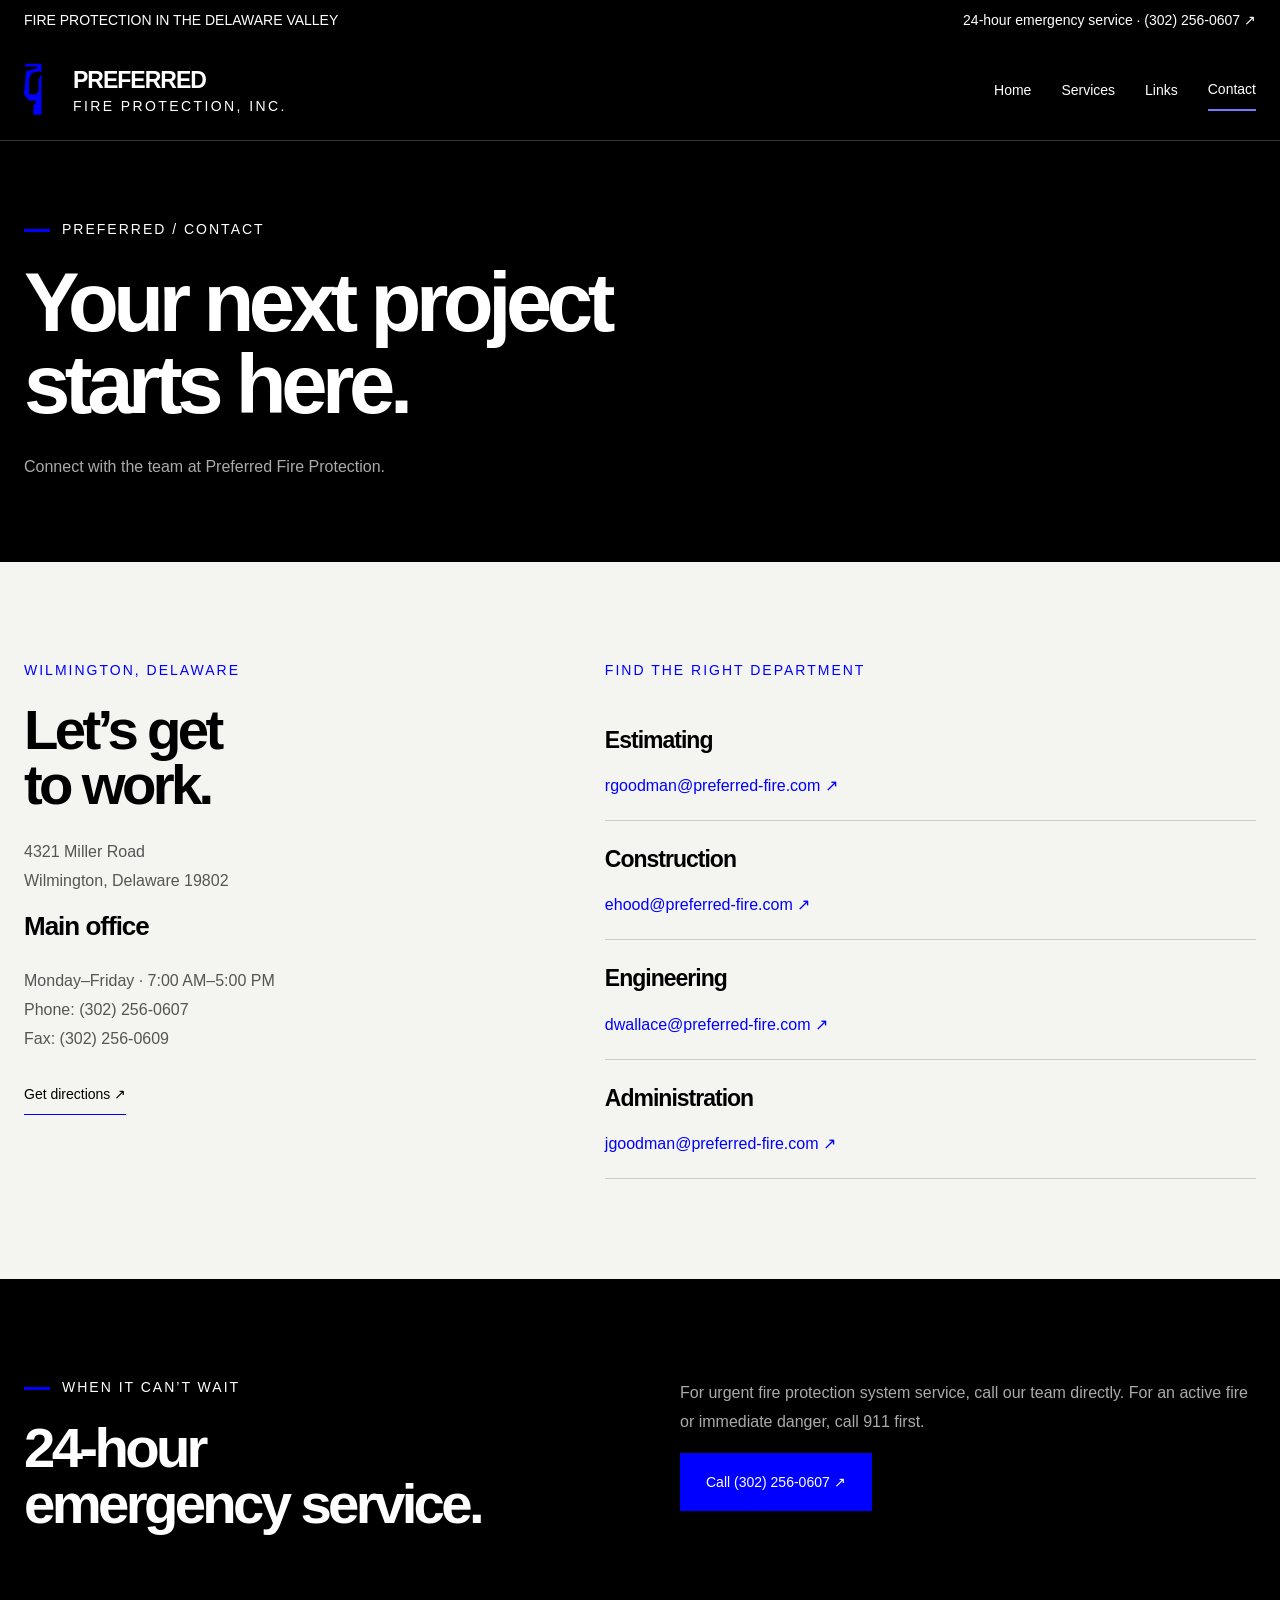
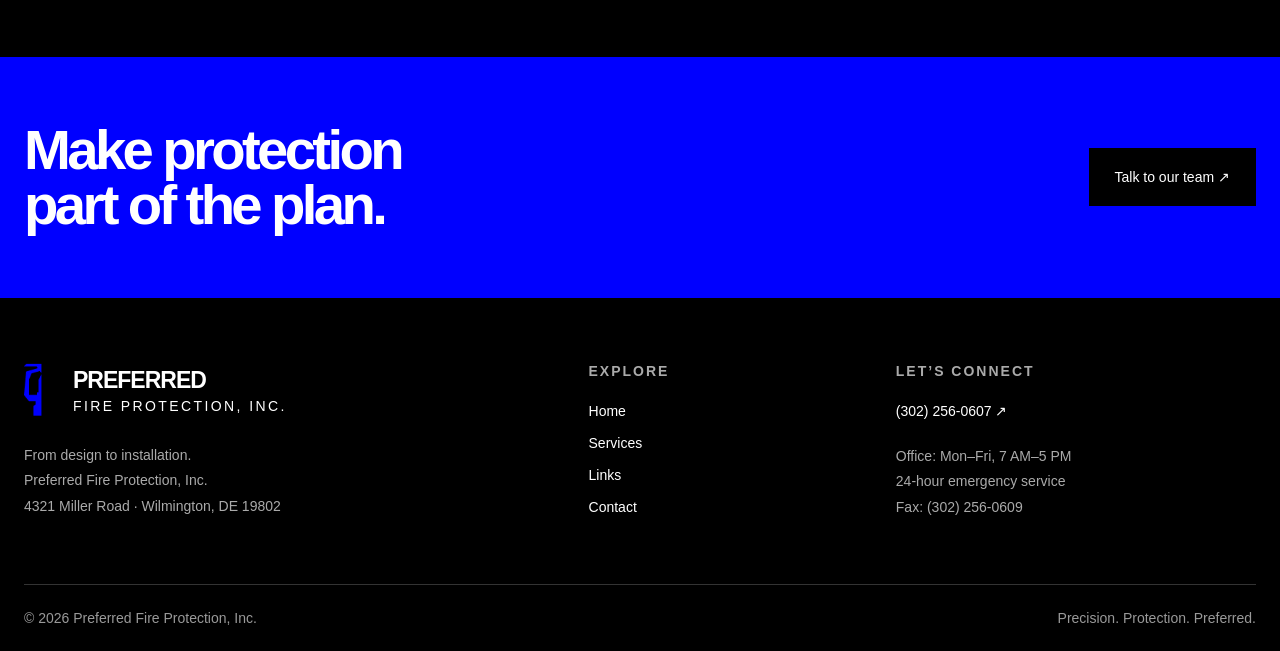
==== contact.html @ bbe1a0db "Files" ====
<!doctype html><html lang="en"><head><meta charset="utf-8"><meta name="viewport" content="width=device-width,initial-scale=1"><meta name="theme-color" content="#000000"><title>Contact | Preferred Fire Protection</title><meta name="description" content="Preferred Fire Protection in Wilmington, Delaware. Fire sprinkler design, installation, inspection, testing and 24-hour emergency service."><link rel="icon" href="assets/sprinklerPic3.png"><link rel="stylesheet" href="style.css"><script defer src="app.js"></script></head><body><div class="topbar"><div class="wrap"><span>FIRE PROTECTION IN THE DELAWARE VALLEY</span><a href="tel:+13022560607">24-hour emergency service · (302) 256-0607 ↗</a></div></div><header><div class="wrap"><a class="brand" href="index.html" aria-label="Preferred Fire Protection home"><img src="assets/sprinklerPic3.png" alt=""><div><strong>PREFERRED</strong><small>FIRE PROTECTION, INC.</small></div></a><button class="menu" aria-expanded="false" aria-controls="navigation">Menu</button><nav id="navigation"><a href="index.html" >Home</a><a href="services.html" >Services</a><a href="links.html" >Links</a><a href="contact.html" aria-current="page">Contact</a></nav></div></header><main id="main"><section class="page-hero"><div class="wrap"><span class="eyebrow">Preferred / Contact</span><h1>Your next project<br>starts here.</h1><p>Connect with the team at Preferred Fire Protection.</p></div></section><section class="section"><div class="wrap contact-grid"><div><span class="tag">Wilmington, Delaware</span><h2>Let’s get<br>to work.</h2><p>4321 Miller Road<br>Wilmington, Delaware 19802</p><h3>Main office</h3><p>Monday–Friday · 7:00 AM–5:00 PM<br><a href="tel:+13022560607">Phone: (302) 256-0607</a><br>Fax: (302) 256-0609</p><a class="text-link" href="https://www.google.com/maps/search/?api=1&query=4321+Miller+Road+Wilmington+DE+19802" target="_blank" rel="noopener">Get directions ↗</a></div><div class="departments reveal"><span class="tag">Find the right department</span><article><h3>Estimating</h3><a href="mailto:rgoodman@preferred-fire.com">rgoodman@preferred-fire.com ↗</a></article><article><h3>Construction</h3><a href="mailto:ehood@preferred-fire.com">ehood@preferred-fire.com ↗</a></article><article><h3>Engineering</h3><a href="mailto:dwallace@preferred-fire.com">dwallace@preferred-fire.com ↗</a></article><article><h3>Administration</h3><a href="mailto:jgoodman@preferred-fire.com">jgoodman@preferred-fire.com ↗</a></article></div></div></section><section class="section dark"><div class="wrap split"><div><span class="eyebrow">When it can’t wait</span><h2>24-hour<br>emergency service.</h2></div><div><p>For urgent fire protection system service, call our team directly. For an active fire or immediate danger, call 911 first.</p><a class="btn" href="tel:+13022560607">Call (302) 256-0607 ↗</a></div></div></section></main><section class="cta"><div class="wrap"><h2>Make protection<br>part of the plan.</h2><a class="btn" href="contact.html">Talk to our team ↗</a></div></section><footer><div class="wrap"><div class="footer-grid"><div><a class="brand" href="index.html" aria-label="Preferred Fire Protection home"><img src="assets/sprinklerPic3.png" alt=""><div><strong>PREFERRED</strong><small>FIRE PROTECTION, INC.</small></div></a><p>From design to installation.<br>Preferred Fire Protection, Inc.<br>4321 Miller Road · Wilmington, DE 19802</p></div><div><h3>EXPLORE</h3><a href="index.html">Home</a><a href="services.html">Services</a><a href="links.html">Links</a><a href="contact.html">Contact</a></div><div><h3>LET’S CONNECT</h3><a href="tel:+13022560607">(302) 256-0607 ↗</a><p>Office: Mon–Fri, 7 AM–5 PM<br>24-hour emergency service<br>Fax: (302) 256-0609</p></div></div><div class="copyright"><span>© 2026 Preferred Fire Protection, Inc.</span><span>Precision. Protection. Preferred.</span></div></div></footer></body></html>
---- style.css ----
*{box-sizing:border-box} :root{--blue:#0000ff;--ink:#000;--paper:#f4f4f0}html{scroll-behavior:smooth;scroll-padding-top:30px}body{margin:0;background:var(--paper);color:#000;font:16px Arial,Helvetica,sans-serif}a{color:inherit;text-decoration:none}button,input,select,textarea{font:inherit}button,a{touch-action:manipulation}a:focus-visible,button:focus-visible,summary:focus-visible{outline:3px solid #7777ff;outline-offset:6px}.wrap{width:calc(100% - 48px);max-width:1240px;margin-inline:auto}.topbar{background:#000;color:#fff;font-size:14px}.topbar .wrap{display:flex;justify-content:space-between;padding-block:12px}header{background:#000;color:white;border-bottom:1px solid #333}header .wrap{height:100px;display:flex;align-items:center;justify-content:space-between;gap:30px}.brand{display:flex;align-items:center;gap:12px}.brand img{height:55px;width:37px;object-fit:contain}.brand strong{font-size:23px;letter-spacing:-1px}.brand small{display:block;font-size:14px;letter-spacing:2.4px;margin-top:4px}nav{display:flex;gap:30px;align-items:center}nav a{font-size:14px;padding:12px 0}nav a[aria-current],nav a:hover{border-bottom:2px solid #7777ff}.btn{display:inline-flex;align-items:center;justify-content:space-between;gap:35px;background:var(--blue);padding:20px 25px;color:white;font-size:14px;border:1px solid var(--blue);transition:transform .25s,background .25s;cursor:pointer}.btn:hover{transform:translateY(-3px);background:#2222ff}.btn.outline{background:transparent;border-color:#666}.menu{display:none;background:transparent;border:1px solid #666;color:white;padding:10px}.hero{background:#000;color:white;position:relative;overflow:hidden}.hero-grid{min-height:670px;display:grid;grid-template-columns:1.35fr 1fr;align-items:center;gap:30px;padding-block:80px}.eyebrow{display:block;font-size:14px;text-transform:uppercase;letter-spacing:2px;margin-bottom:25px}.eyebrow:before{content:'';display:inline-block;width:26px;height:3px;background:var(--blue);vertical-align:middle;margin-right:12px}h1,h2,h3,p{margin-top:0}h1,h2{font-weight:600;letter-spacing:-.065em;line-height:.99}h1{font-size:clamp(54px,6.5vw,94px);margin-bottom:26px}h1 em{font-style:normal;color:#7777ff}h2{font-size:clamp(40px,4.4vw,64px);margin-bottom:25px}h3{font-size:26px;letter-spacing:-1px;line-height:1.15}p{line-height:1.8;color:#555;max-width:650px}.hero p{color:#aaa;max-width:490px;margin-bottom:32px}.actions{display:flex;flex-wrap:wrap;gap:12px}.art{height:480px;position:relative;display:grid;place-items:center;background:radial-gradient(ellipse,#14143d 0%,#000 67%)}.art:before,.art:after{content:'';position:absolute;width:390px;height:390px;border:1px solid #333;border-radius:50%}.art:after{width:290px;height:290px;border-style:dashed;animation:rotate 60s linear infinite}.art img{position:relative;z-index:1;height:340px;max-width:90%;object-fit:contain;filter:drop-shadow(0 15px 40px #0000ff70);animation:float 7s ease-in-out infinite}.art small{position:absolute;bottom:0;left:0;color:#aaa;font-size:14px;letter-spacing:2px}.hero-foot{border-top:1px solid #333;display:flex;justify-content:space-between;padding-block:24px;font-size:14px;color:#bbb;gap:20px}.trust{background:var(--blue);color:white}.trust .wrap{display:grid;grid-template-columns:repeat(4,1fr);padding-block:30px;gap:30px}.trust b{display:block;font-size:27px;letter-spacing:-1px;margin-bottom:8px}.trust span{font-size:14px}.section{padding-block:100px}.split{display:grid;grid-template-columns:1fr 1fr;gap:80px}.tag{color:var(--blue);font-size:14px;text-transform:uppercase;letter-spacing:2px;margin-bottom:24px;display:block}.text-link{display:inline-block;padding-bottom:12px;border-bottom:1px solid var(--blue);font-size:14px;margin-top:16px}.dark{background:#000;color:white}.dark p{color:#aaa}.heading{display:flex;justify-content:space-between;gap:50px;align-items:end;margin-bottom:40px}.heading p{max-width:350px}.cards{display:grid;grid-template-columns:repeat(3,1fr);gap:20px}.card{padding:35px;min-height:290px;border:1px solid #333;transition:background .3s,transform .3s;display:flex;flex-direction:column}.card:hover{background:#111;transform:translateY(-6px)}.number{font-size:14px;color:#9292ff;margin-bottom:50px;display:block}.card p{font-size:15px;margin-bottom:25px}.card a{margin-top:auto;font-size:14px}.line{padding:30px 0;border-top:1px solid #ccc;display:grid;grid-template-columns:55px 1fr;gap:20px}.line span{color:var(--blue);font-size:14px}.line h3{margin-bottom:12px}.line p{margin-bottom:0}.faq details{border-top:1px solid #ccc;padding:25px 0}.faq summary{font-size:20px;cursor:pointer;line-height:1.5}.faq details p{margin-top:20px}.cta{background:var(--blue);color:white;padding-block:65px}.cta .wrap{display:flex;justify-content:space-between;align-items:center;gap:40px}.cta h2{max-width:720px;margin:0}.cta .btn{background:#000;border-color:#000;flex-shrink:0}footer{background:#000;color:white;padding-block:65px 25px}.footer-grid{display:grid;grid-template-columns:2fr 1fr 1.4fr;gap:50px}footer p{color:#aaa;font-size:14px;margin-top:25px}footer h3{font-size:14px;letter-spacing:2px;color:#aaa;margin-bottom:24px}footer a{display:block;font-size:14px;margin-bottom:16px}footer .brand{display:flex}.copyright{border-top:1px solid #333;padding-top:25px;margin-top:50px;color:#999;font-size:14px;display:flex;justify-content:space-between;gap:20px}.page-hero{padding-block:80px;background:#000;color:#fff}.page-hero h1{max-width:900px}.page-hero p{color:#aaa;margin-bottom:0}.service{display:grid;grid-template-columns:100px 1fr 1fr;gap:30px;padding-block:45px;border-top:1px solid #ccc}.service .number{color:var(--blue);font-size:30px}.service h3{font-size:34px}.service p{margin:0}.systems{display:flex;gap:12px;flex-wrap:wrap;margin-top:30px}.systems span{padding:14px 18px;border:1px solid #444;font-size:14px}.contact-grid{display:grid;grid-template-columns:1fr 1.3fr;gap:80px}.contact-grid a{overflow-wrap:anywhere}.departments article{padding-block:25px;border-bottom:1px solid #ccc}.departments h3{font-size:23px}.departments a{color:var(--blue)}.resources{display:grid;grid-template-columns:repeat(3,1fr);gap:25px}.resource{background:white;border:1px solid #ddd;padding:30px;display:flex;flex-direction:column}.resource img{width:100%;height:100px;object-fit:contain;margin-bottom:35px}.resource a{margin-top:auto}.reveal{transition:opacity .7s,transform .7s}.motion .reveal:not(.shown){opacity:0;transform:translateY(24px)}@keyframes float{50%{transform:translateY(-16px)}}@keyframes rotate{to{transform:rotate(360deg)}}@media(max-width:800px){header .wrap{height:85px}.menu{display:block}nav{display:none;position:absolute;top:127px;left:0;right:0;padding:25px;background:#000;z-index:10;flex-direction:column;align-items:stretch}nav.open{display:flex}.hero-grid{grid-template-columns:1fr;padding-block:55px;gap:15px}.art{height:310px}.art img{height:240px}.art:before{width:280px;height:280px}.art:after{width:220px;height:220px}.art small{font-size:14px}.hero-foot{flex-wrap:wrap}.trust .wrap{grid-template-columns:1fr 1fr}.section{padding-block:65px}.split,.contact-grid{grid-template-columns:1fr;gap:35px}.cards,.resources{grid-template-columns:1fr}.heading{display:block}.heading p{margin-top:25px}.service{grid-template-columns:40px 1fr;gap:15px}.service p{grid-column:2}.cta .wrap{align-items:start;flex-direction:column}.footer-grid{grid-template-columns:1fr;gap:30px}.topbar .wrap span{display:none}.copyright{flex-direction:column}.page-hero{padding-block:60px}}@media(prefers-reduced-motion:reduce){*{animation:none!important;transition:none!important;scroll-behavior:auto!important}.motion .reveal:not(.shown){opacity:1;transform:none}}
@media(max-width:800px){.brand strong{font-size:20px}.brand small{letter-spacing:.6px;font-size:14px}.brand{gap:8px}.brand img{width:27px;height:45px}header .wrap{gap:15px}}
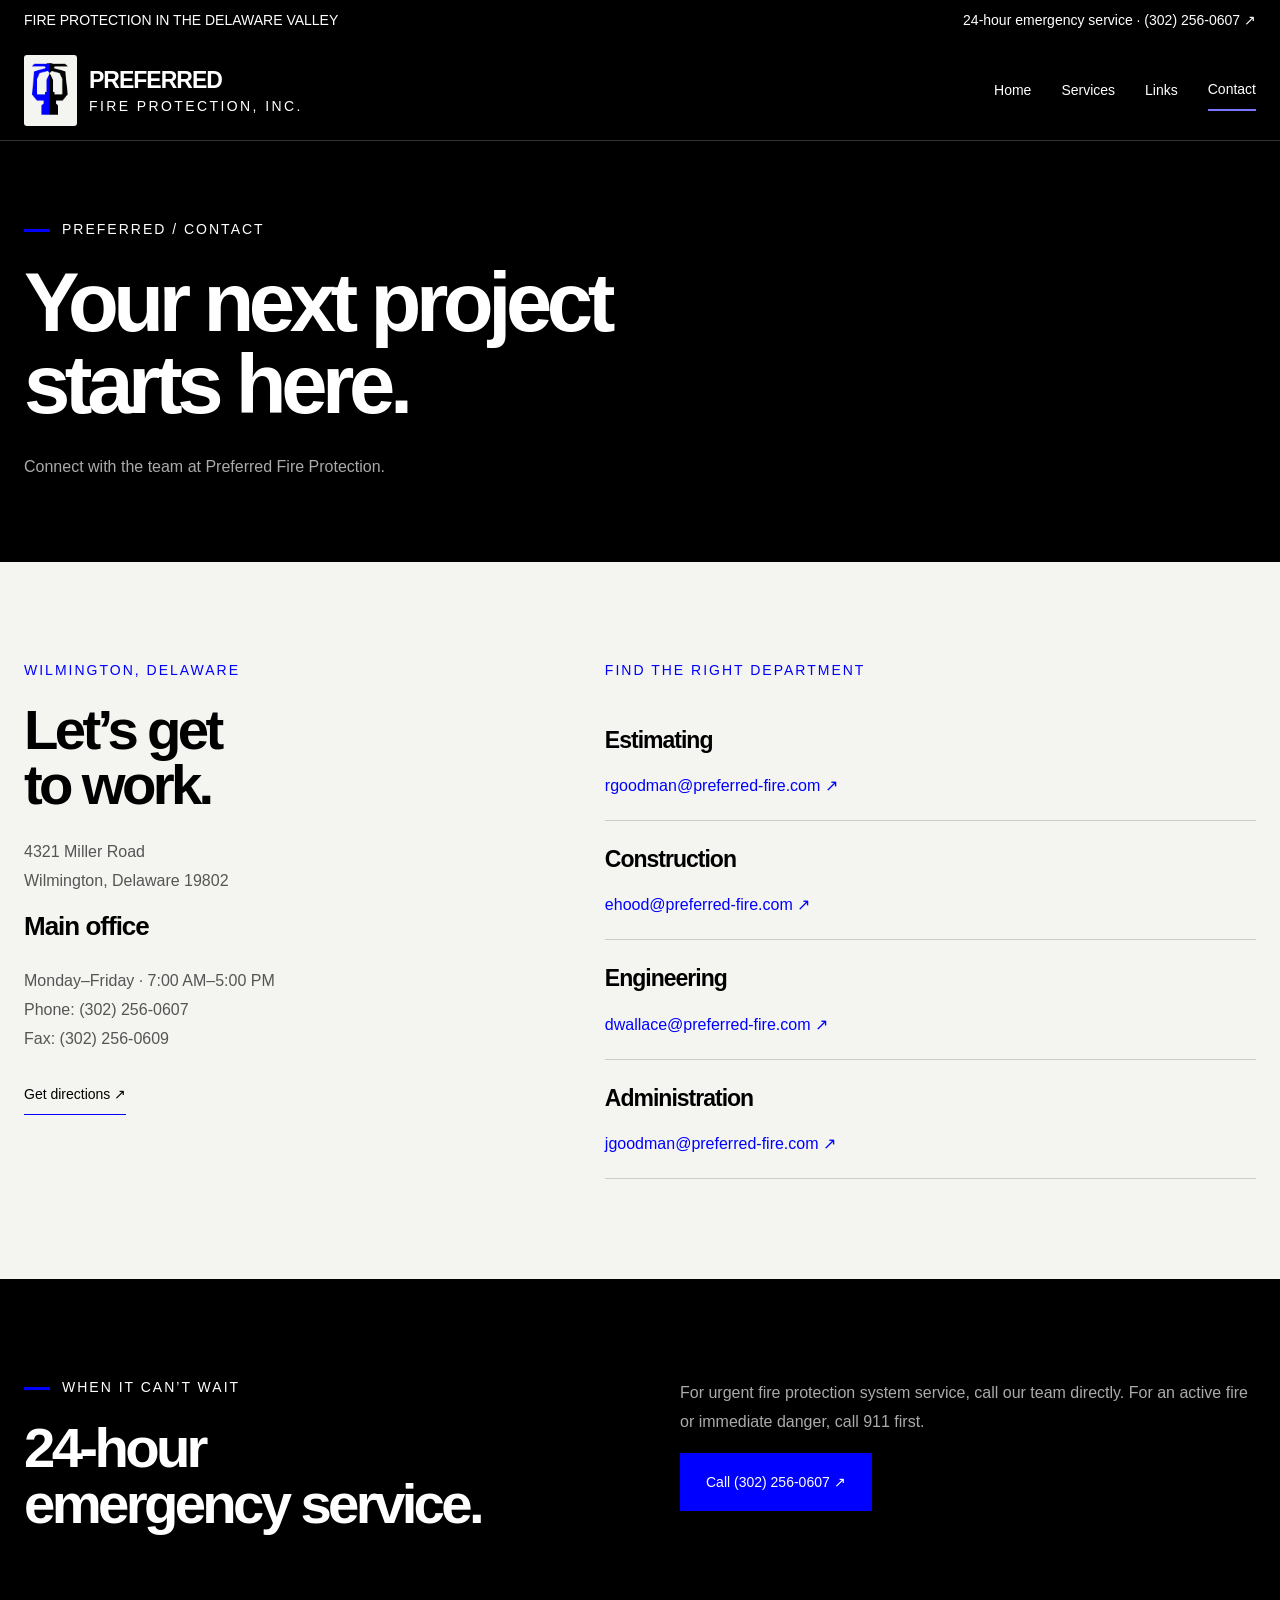
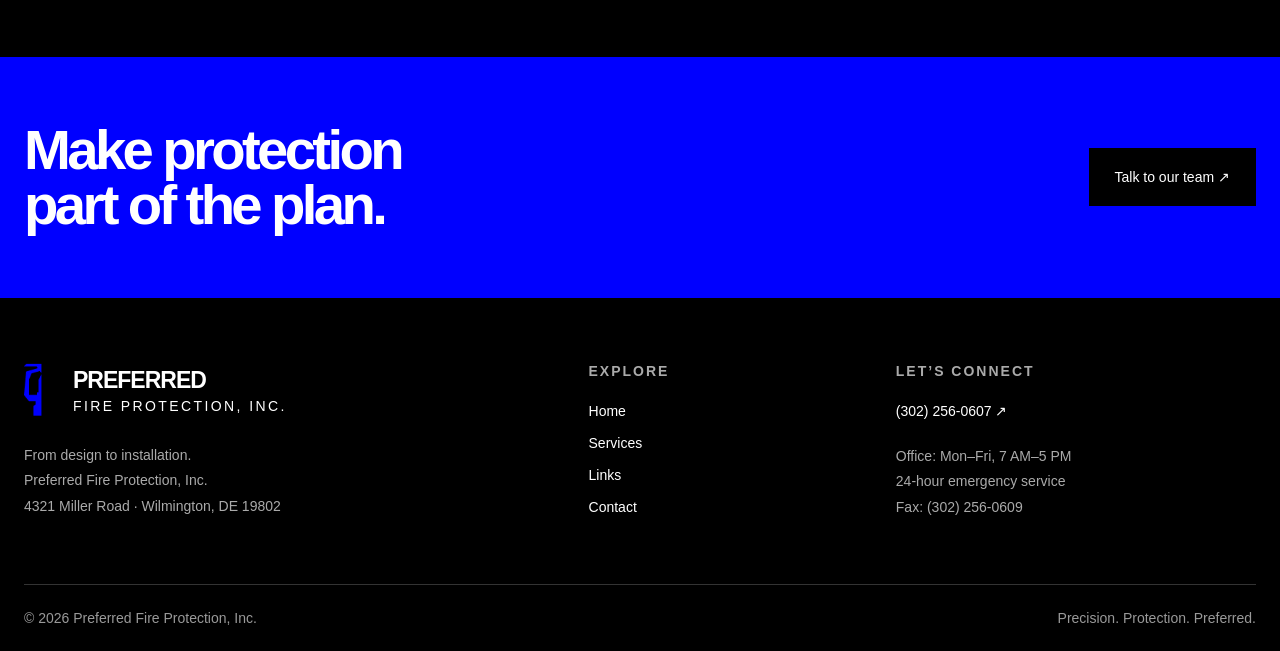
==== commit 18fa7bdd: "Alerts" ====
--- a/contact.html
+++ b/contact.html
@@ -1 +1 @@
-<!doctype html><html lang="en"><head><meta charset="utf-8"><meta name="viewport" content="width=device-width,initial-scale=1"><meta name="theme-color" content="#000000"><title>Contact | Preferred Fire Protection</title><meta name="description" content="Preferred Fire Protection in Wilmington, Delaware. Fire sprinkler design, installation, inspection, testing and 24-hour emergency service."><link rel="icon" href="assets/sprinklerPic3.png"><link rel="stylesheet" href="style.css"><script defer src="app.js"></script></head><body><div class="topbar"><div class="wrap"><span>FIRE PROTECTION IN THE DELAWARE VALLEY</span><a href="tel:+13022560607">24-hour emergency service · (302) 256-0607 ↗</a></div></div><header><div class="wrap"><a class="brand" href="index.html" aria-label="Preferred Fire Protection home"><img src="assets/sprinklerPic3.png" alt=""><div><strong>PREFERRED</strong><small>FIRE PROTECTION, INC.</small></div></a><button class="menu" aria-expanded="false" aria-controls="navigation">Menu</button><nav id="navigation"><a href="index.html" >Home</a><a href="services.html" >Services</a><a href="links.html" >Links</a><a href="contact.html" aria-current="page">Contact</a></nav></div></header><main id="main"><section class="page-hero"><div class="wrap"><span class="eyebrow">Preferred / Contact</span><h1>Your next project<br>starts here.</h1><p>Connect with the team at Preferred Fire Protection.</p></div></section><section class="section"><div class="wrap contact-grid"><div><span class="tag">Wilmington, Delaware</span><h2>Let’s get<br>to work.</h2><p>4321 Miller Road<br>Wilmington, Delaware 19802</p><h3>Main office</h3><p>Monday–Friday · 7:00 AM–5:00 PM<br><a href="tel:+13022560607">Phone: (302) 256-0607</a><br>Fax: (302) 256-0609</p><a class="text-link" href="https://www.google.com/maps/search/?api=1&query=4321+Miller+Road+Wilmington+DE+19802" target="_blank" rel="noopener">Get directions ↗</a></div><div class="departments reveal"><span class="tag">Find the right department</span><article><h3>Estimating</h3><a href="mailto:rgoodman@preferred-fire.com">rgoodman@preferred-fire.com ↗</a></article><article><h3>Construction</h3><a href="mailto:ehood@preferred-fire.com">ehood@preferred-fire.com ↗</a></article><article><h3>Engineering</h3><a href="mailto:dwallace@preferred-fire.com">dwallace@preferred-fire.com ↗</a></article><article><h3>Administration</h3><a href="mailto:jgoodman@preferred-fire.com">jgoodman@preferred-fire.com ↗</a></article></div></div></section><section class="section dark"><div class="wrap split"><div><span class="eyebrow">When it can’t wait</span><h2>24-hour<br>emergency service.</h2></div><div><p>For urgent fire protection system service, call our team directly. For an active fire or immediate danger, call 911 first.</p><a class="btn" href="tel:+13022560607">Call (302) 256-0607 ↗</a></div></div></section></main><section class="cta"><div class="wrap"><h2>Make protection<br>part of the plan.</h2><a class="btn" href="contact.html">Talk to our team ↗</a></div></section><footer><div class="wrap"><div class="footer-grid"><div><a class="brand" href="index.html" aria-label="Preferred Fire Protection home"><img src="assets/sprinklerPic3.png" alt=""><div><strong>PREFERRED</strong><small>FIRE PROTECTION, INC.</small></div></a><p>From design to installation.<br>Preferred Fire Protection, Inc.<br>4321 Miller Road · Wilmington, DE 19802</p></div><div><h3>EXPLORE</h3><a href="index.html">Home</a><a href="services.html">Services</a><a href="links.html">Links</a><a href="contact.html">Contact</a></div><div><h3>LET’S CONNECT</h3><a href="tel:+13022560607">(302) 256-0607 ↗</a><p>Office: Mon–Fri, 7 AM–5 PM<br>24-hour emergency service<br>Fax: (302) 256-0609</p></div></div><div class="copyright"><span>© 2026 Preferred Fire Protection, Inc.</span><span>Precision. Protection. Preferred.</span></div></div></footer></body></html>+<!doctype html><html lang="en"><head><meta charset="utf-8"><meta name="viewport" content="width=device-width,initial-scale=1"><meta name="theme-color" content="#000000"><title>Contact | Preferred Fire Protection</title><meta name="description" content="Preferred Fire Protection in Wilmington, Delaware. Fire sprinkler design, installation, inspection, testing and 24-hour emergency service."><link rel="icon" href="assets/sprinklerPic3.png"><link rel="stylesheet" href="style.css"><script defer src="app.js"></script><script defer src="./preview-alerts.js" data-site="preferred-fire"></script></head><body><div class="topbar"><div class="wrap"><span>FIRE PROTECTION IN THE DELAWARE VALLEY</span><a href="tel:+13022560607">24-hour emergency service · (302) 256-0607 ↗</a></div></div><header><div class="wrap"><a class="brand" href="index.html" aria-label="Preferred Fire Protection home"><img src="assets/sprinklerPic3.png" alt=""><div><strong>PREFERRED</strong><small>FIRE PROTECTION, INC.</small></div></a><button class="menu" aria-expanded="false" aria-controls="navigation">Menu</button><nav id="navigation"><a href="index.html" >Home</a><a href="services.html" >Services</a><a href="links.html" >Links</a><a href="contact.html" aria-current="page">Contact</a></nav></div></header><main id="main"><section class="page-hero"><div class="wrap"><span class="eyebrow">Preferred / Contact</span><h1>Your next project<br>starts here.</h1><p>Connect with the team at Preferred Fire Protection.</p></div></section><section class="section"><div class="wrap contact-grid"><div><span class="tag">Wilmington, Delaware</span><h2>Let’s get<br>to work.</h2><p>4321 Miller Road<br>Wilmington, Delaware 19802</p><h3>Main office</h3><p>Monday–Friday · 7:00 AM–5:00 PM<br><a href="tel:+13022560607">Phone: (302) 256-0607</a><br>Fax: (302) 256-0609</p><a class="text-link" href="https://www.google.com/maps/search/?api=1&query=4321+Miller+Road+Wilmington+DE+19802" target="_blank" rel="noopener">Get directions ↗</a></div><div class="departments reveal"><span class="tag">Find the right department</span><article><h3>Estimating</h3><a href="mailto:rgoodman@preferred-fire.com">rgoodman@preferred-fire.com ↗</a></article><article><h3>Construction</h3><a href="mailto:ehood@preferred-fire.com">ehood@preferred-fire.com ↗</a></article><article><h3>Engineering</h3><a href="mailto:dwallace@preferred-fire.com">dwallace@preferred-fire.com ↗</a></article><article><h3>Administration</h3><a href="mailto:jgoodman@preferred-fire.com">jgoodman@preferred-fire.com ↗</a></article></div></div></section><section class="section dark"><div class="wrap split"><div><span class="eyebrow">When it can’t wait</span><h2>24-hour<br>emergency service.</h2></div><div><p>For urgent fire protection system service, call our team directly. For an active fire or immediate danger, call 911 first.</p><a class="btn" href="tel:+13022560607">Call (302) 256-0607 ↗</a></div></div></section></main><section class="cta"><div class="wrap"><h2>Make protection<br>part of the plan.</h2><a class="btn" href="contact.html">Talk to our team ↗</a></div></section><footer><div class="wrap"><div class="footer-grid"><div><a class="brand" href="index.html" aria-label="Preferred Fire Protection home"><img src="assets/sprinklerPic3.png" alt=""><div><strong>PREFERRED</strong><small>FIRE PROTECTION, INC.</small></div></a><p>From design to installation.<br>Preferred Fire Protection, Inc.<br>4321 Miller Road · Wilmington, DE 19802</p></div><div><h3>EXPLORE</h3><a href="index.html">Home</a><a href="services.html">Services</a><a href="links.html">Links</a><a href="contact.html">Contact</a></div><div><h3>LET’S CONNECT</h3><a href="tel:+13022560607">(302) 256-0607 ↗</a><p>Office: Mon–Fri, 7 AM–5 PM<br>24-hour emergency service<br>Fax: (302) 256-0609</p></div></div><div class="copyright"><span>© 2026 Preferred Fire Protection, Inc.</span><span>Precision. Protection. Preferred.</span></div></div></footer></body></html>
--- a/style.css
+++ b/style.css
@@ -1,2 +1,35 @@
 *{box-sizing:border-box} :root{--blue:#0000ff;--ink:#000;--paper:#f4f4f0}html{scroll-behavior:smooth;scroll-padding-top:30px}body{margin:0;background:var(--paper);color:#000;font:16px Arial,Helvetica,sans-serif}a{color:inherit;text-decoration:none}button,input,select,textarea{font:inherit}button,a{touch-action:manipulation}a:focus-visible,button:focus-visible,summary:focus-visible{outline:3px solid #7777ff;outline-offset:6px}.wrap{width:calc(100% - 48px);max-width:1240px;margin-inline:auto}.topbar{background:#000;color:#fff;font-size:14px}.topbar .wrap{display:flex;justify-content:space-between;padding-block:12px}header{background:#000;color:white;border-bottom:1px solid #333}header .wrap{height:100px;display:flex;align-items:center;justify-content:space-between;gap:30px}.brand{display:flex;align-items:center;gap:12px}.brand img{height:55px;width:37px;object-fit:contain}.brand strong{font-size:23px;letter-spacing:-1px}.brand small{display:block;font-size:14px;letter-spacing:2.4px;margin-top:4px}nav{display:flex;gap:30px;align-items:center}nav a{font-size:14px;padding:12px 0}nav a[aria-current],nav a:hover{border-bottom:2px solid #7777ff}.btn{display:inline-flex;align-items:center;justify-content:space-between;gap:35px;background:var(--blue);padding:20px 25px;color:white;font-size:14px;border:1px solid var(--blue);transition:transform .25s,background .25s;cursor:pointer}.btn:hover{transform:translateY(-3px);background:#2222ff}.btn.outline{background:transparent;border-color:#666}.menu{display:none;background:transparent;border:1px solid #666;color:white;padding:10px}.hero{background:#000;color:white;position:relative;overflow:hidden}.hero-grid{min-height:670px;display:grid;grid-template-columns:1.35fr 1fr;align-items:center;gap:30px;padding-block:80px}.eyebrow{display:block;font-size:14px;text-transform:uppercase;letter-spacing:2px;margin-bottom:25px}.eyebrow:before{content:'';display:inline-block;width:26px;height:3px;background:var(--blue);vertical-align:middle;margin-right:12px}h1,h2,h3,p{margin-top:0}h1,h2{font-weight:600;letter-spacing:-.065em;line-height:.99}h1{font-size:clamp(54px,6.5vw,94px);margin-bottom:26px}h1 em{font-style:normal;color:#7777ff}h2{font-size:clamp(40px,4.4vw,64px);margin-bottom:25px}h3{font-size:26px;letter-spacing:-1px;line-height:1.15}p{line-height:1.8;color:#555;max-width:650px}.hero p{color:#aaa;max-width:490px;margin-bottom:32px}.actions{display:flex;flex-wrap:wrap;gap:12px}.art{height:480px;position:relative;display:grid;place-items:center;background:radial-gradient(ellipse,#14143d 0%,#000 67%)}.art:before,.art:after{content:'';position:absolute;width:390px;height:390px;border:1px solid #333;border-radius:50%}.art:after{width:290px;height:290px;border-style:dashed;animation:rotate 60s linear infinite}.art img{position:relative;z-index:1;height:340px;max-width:90%;object-fit:contain;filter:drop-shadow(0 15px 40px #0000ff70);animation:float 7s ease-in-out infinite}.art small{position:absolute;bottom:0;left:0;color:#aaa;font-size:14px;letter-spacing:2px}.hero-foot{border-top:1px solid #333;display:flex;justify-content:space-between;padding-block:24px;font-size:14px;color:#bbb;gap:20px}.trust{background:var(--blue);color:white}.trust .wrap{display:grid;grid-template-columns:repeat(4,1fr);padding-block:30px;gap:30px}.trust b{display:block;font-size:27px;letter-spacing:-1px;margin-bottom:8px}.trust span{font-size:14px}.section{padding-block:100px}.split{display:grid;grid-template-columns:1fr 1fr;gap:80px}.tag{color:var(--blue);font-size:14px;text-transform:uppercase;letter-spacing:2px;margin-bottom:24px;display:block}.text-link{display:inline-block;padding-bottom:12px;border-bottom:1px solid var(--blue);font-size:14px;margin-top:16px}.dark{background:#000;color:white}.dark p{color:#aaa}.heading{display:flex;justify-content:space-between;gap:50px;align-items:end;margin-bottom:40px}.heading p{max-width:350px}.cards{display:grid;grid-template-columns:repeat(3,1fr);gap:20px}.card{padding:35px;min-height:290px;border:1px solid #333;transition:background .3s,transform .3s;display:flex;flex-direction:column}.card:hover{background:#111;transform:translateY(-6px)}.number{font-size:14px;color:#9292ff;margin-bottom:50px;display:block}.card p{font-size:15px;margin-bottom:25px}.card a{margin-top:auto;font-size:14px}.line{padding:30px 0;border-top:1px solid #ccc;display:grid;grid-template-columns:55px 1fr;gap:20px}.line span{color:var(--blue);font-size:14px}.line h3{margin-bottom:12px}.line p{margin-bottom:0}.faq details{border-top:1px solid #ccc;padding:25px 0}.faq summary{font-size:20px;cursor:pointer;line-height:1.5}.faq details p{margin-top:20px}.cta{background:var(--blue);color:white;padding-block:65px}.cta .wrap{display:flex;justify-content:space-between;align-items:center;gap:40px}.cta h2{max-width:720px;margin:0}.cta .btn{background:#000;border-color:#000;flex-shrink:0}footer{background:#000;color:white;padding-block:65px 25px}.footer-grid{display:grid;grid-template-columns:2fr 1fr 1.4fr;gap:50px}footer p{color:#aaa;font-size:14px;margin-top:25px}footer h3{font-size:14px;letter-spacing:2px;color:#aaa;margin-bottom:24px}footer a{display:block;font-size:14px;margin-bottom:16px}footer .brand{display:flex}.copyright{border-top:1px solid #333;padding-top:25px;margin-top:50px;color:#999;font-size:14px;display:flex;justify-content:space-between;gap:20px}.page-hero{padding-block:80px;background:#000;color:#fff}.page-hero h1{max-width:900px}.page-hero p{color:#aaa;margin-bottom:0}.service{display:grid;grid-template-columns:100px 1fr 1fr;gap:30px;padding-block:45px;border-top:1px solid #ccc}.service .number{color:var(--blue);font-size:30px}.service h3{font-size:34px}.service p{margin:0}.systems{display:flex;gap:12px;flex-wrap:wrap;margin-top:30px}.systems span{padding:14px 18px;border:1px solid #444;font-size:14px}.contact-grid{display:grid;grid-template-columns:1fr 1.3fr;gap:80px}.contact-grid a{overflow-wrap:anywhere}.departments article{padding-block:25px;border-bottom:1px solid #ccc}.departments h3{font-size:23px}.departments a{color:var(--blue)}.resources{display:grid;grid-template-columns:repeat(3,1fr);gap:25px}.resource{background:white;border:1px solid #ddd;padding:30px;display:flex;flex-direction:column}.resource img{width:100%;height:100px;object-fit:contain;margin-bottom:35px}.resource a{margin-top:auto}.reveal{transition:opacity .7s,transform .7s}.motion .reveal:not(.shown){opacity:0;transform:translateY(24px)}@keyframes float{50%{transform:translateY(-16px)}}@keyframes rotate{to{transform:rotate(360deg)}}@media(max-width:800px){header .wrap{height:85px}.menu{display:block}nav{display:none;position:absolute;top:127px;left:0;right:0;padding:25px;background:#000;z-index:10;flex-direction:column;align-items:stretch}nav.open{display:flex}.hero-grid{grid-template-columns:1fr;padding-block:55px;gap:15px}.art{height:310px}.art img{height:240px}.art:before{width:280px;height:280px}.art:after{width:220px;height:220px}.art small{font-size:14px}.hero-foot{flex-wrap:wrap}.trust .wrap{grid-template-columns:1fr 1fr}.section{padding-block:65px}.split,.contact-grid{grid-template-columns:1fr;gap:35px}.cards,.resources{grid-template-columns:1fr}.heading{display:block}.heading p{margin-top:25px}.service{grid-template-columns:40px 1fr;gap:15px}.service p{grid-column:2}.cta .wrap{align-items:start;flex-direction:column}.footer-grid{grid-template-columns:1fr;gap:30px}.topbar .wrap span{display:none}.copyright{flex-direction:column}.page-hero{padding-block:60px}}@media(prefers-reduced-motion:reduce){*{animation:none!important;transition:none!important;scroll-behavior:auto!important}.motion .reveal:not(.shown){opacity:1;transform:none}}
-@media(max-width:800px){.brand strong{font-size:20px}.brand small{letter-spacing:.6px;font-size:14px}.brand{gap:8px}.brand img{width:27px;height:45px}header .wrap{gap:15px}}+@media(max-width:800px){.brand strong{font-size:20px}.brand small{letter-spacing:.6px;font-size:14px}.brand{gap:8px}.brand img{width:27px;height:45px}header .wrap{gap:15px}}
+
+/* Light backing preserves the blue and black header logo artwork. */
+header .brand img {
+  background-color: #f4f4f0;
+  padding: 8px;
+  width: 53px;
+  height: 71px;
+  border-radius: 3px;
+  flex-shrink: 0;
+}
+@media (max-width: 800px) {
+  header .brand img {
+    width: 43px;
+    height: 61px;
+  }
+}
+
+/* Locally hosted stock photography in the services systems section. */
+.system-gallery{display:grid;grid-template-columns:repeat(3,minmax(0,1fr));gap:24px;margin-top:45px}
+.system-photo{margin:0;min-width:0}
+.system-photo-frame{overflow:hidden;background:#191919;aspect-ratio:4/3}
+.system-photo img{display:block;width:100%;height:100%;object-fit:cover;transition:transform .7s ease}
+.system-photo:hover img{transform:scale(1.045)}
+.system-photo:nth-child(4) img{object-position:70% center}
+.system-photo figcaption{display:flex;gap:15px;align-items:baseline;border-bottom:1px solid #333;padding:23px 0}
+.system-photo figcaption span{color:#9292ff;font-size:14px}
+.system-photo h3{font-size:24px;margin:0;line-height:1.25}
+.stock-note{font-size:14px;margin:24px 0 12px}
+.photo-credits{font-size:14px;color:#aaa;line-height:1.8}
+.photo-credits summary{cursor:pointer;width:fit-content}
+.photo-credits p{font-size:14px;margin:10px 0 0}
+.photo-credits a{text-decoration:underline;text-underline-offset:4px}
+@media(max-width:800px){.system-gallery{grid-template-columns:1fr;gap:30px}.system-photo-frame{aspect-ratio:4/3}.system-photo h3{font-size:26px}}
